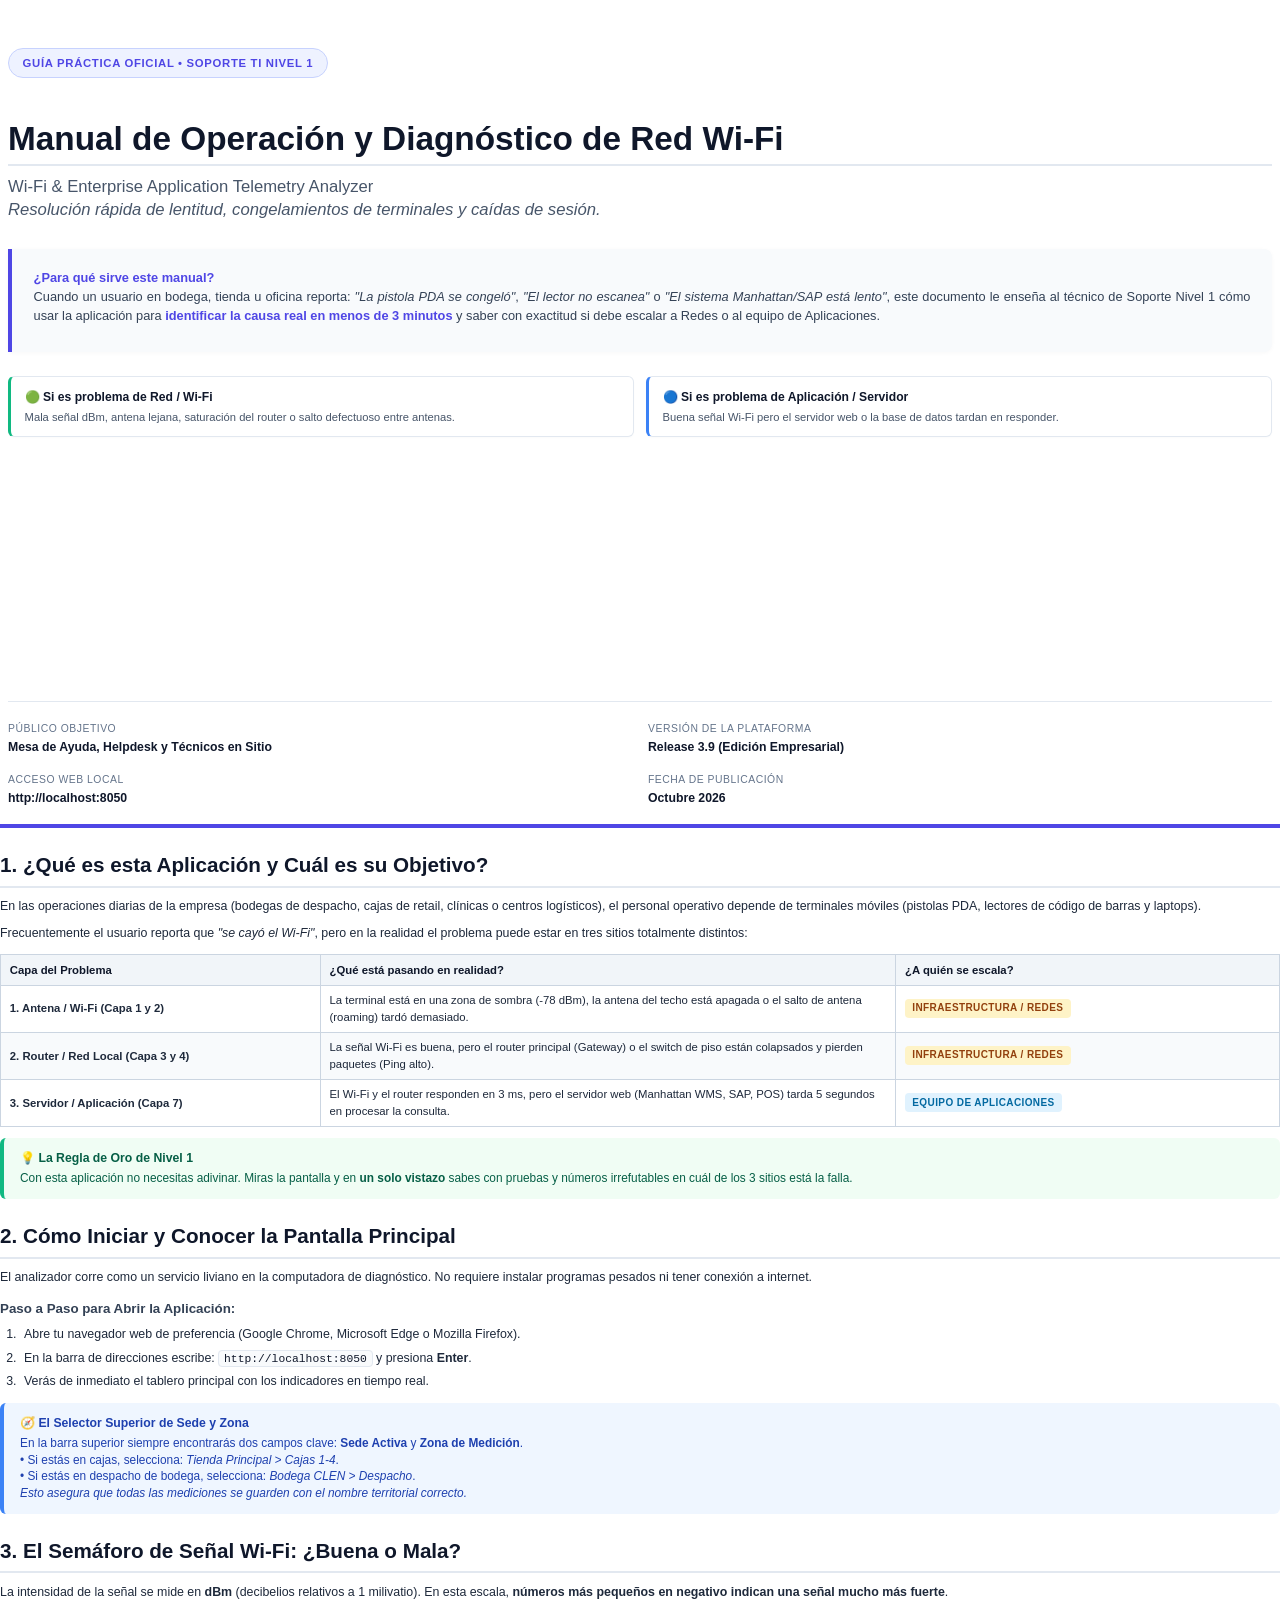
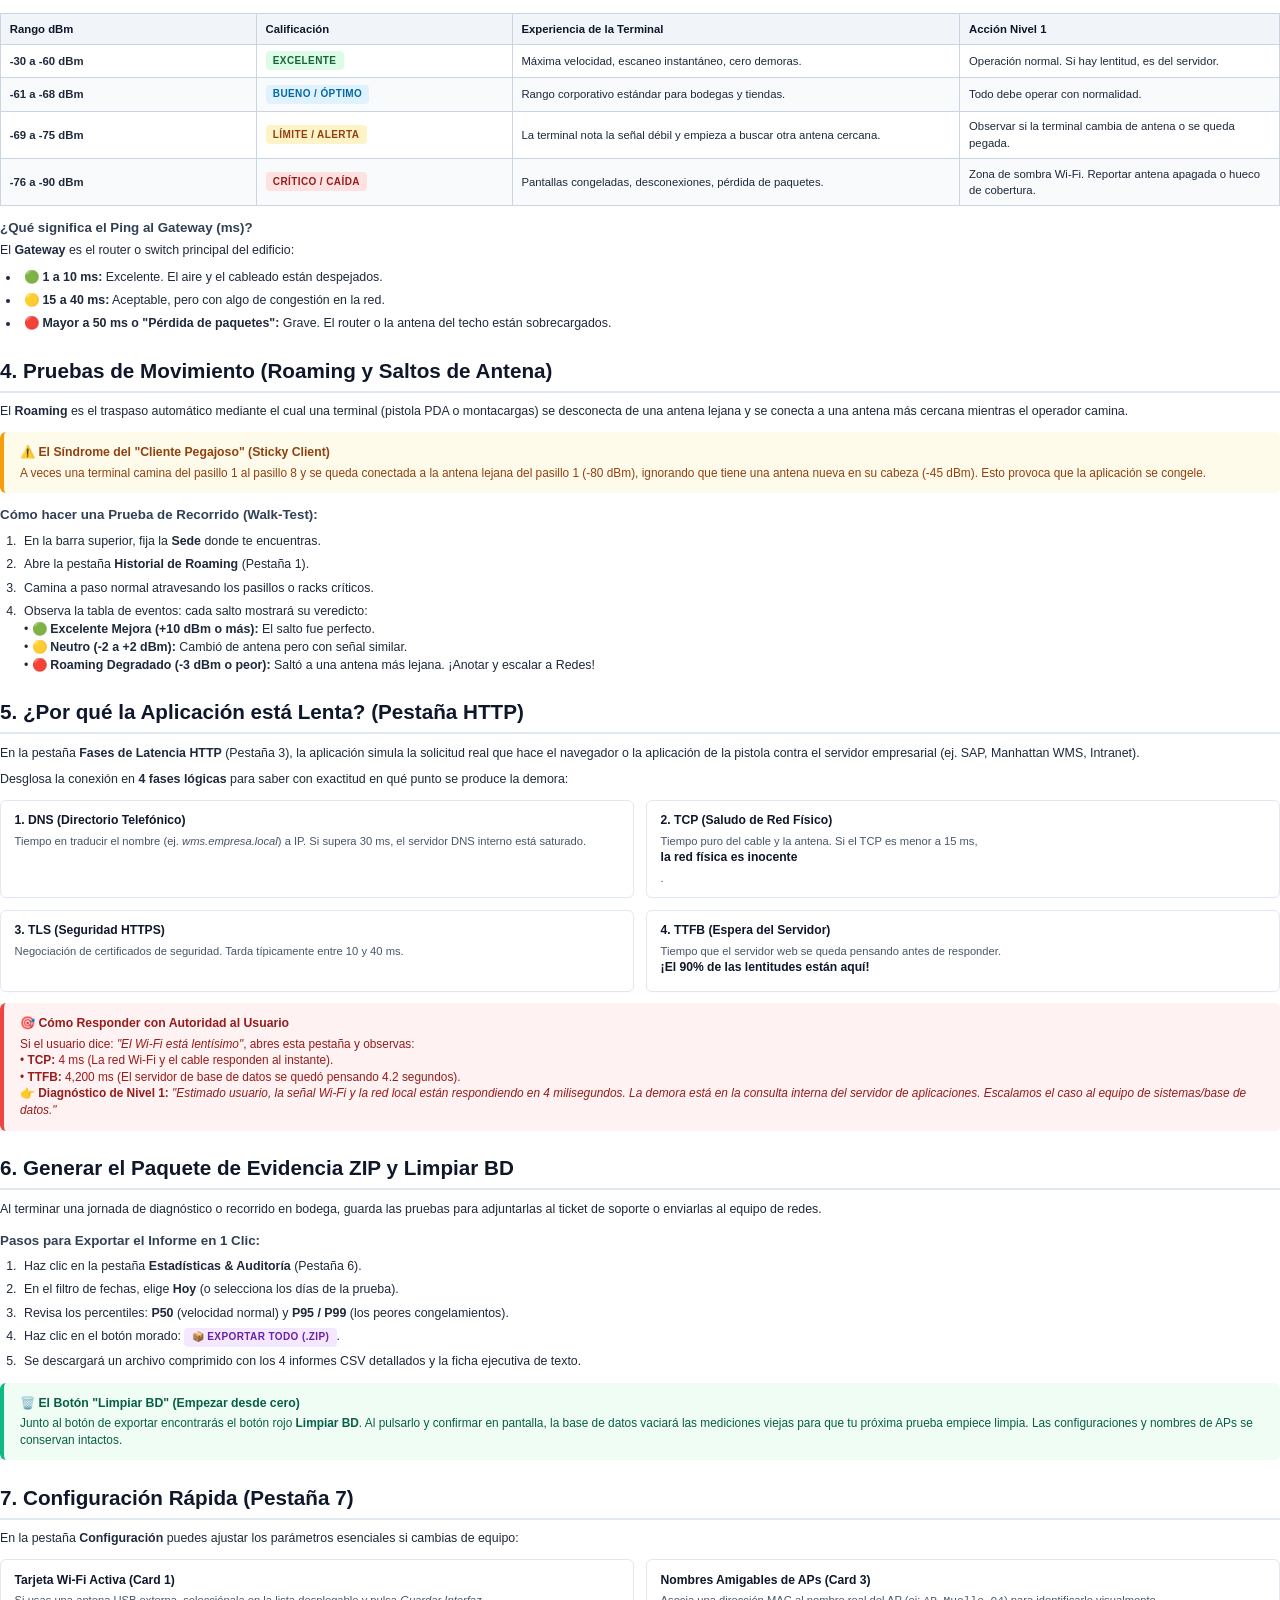
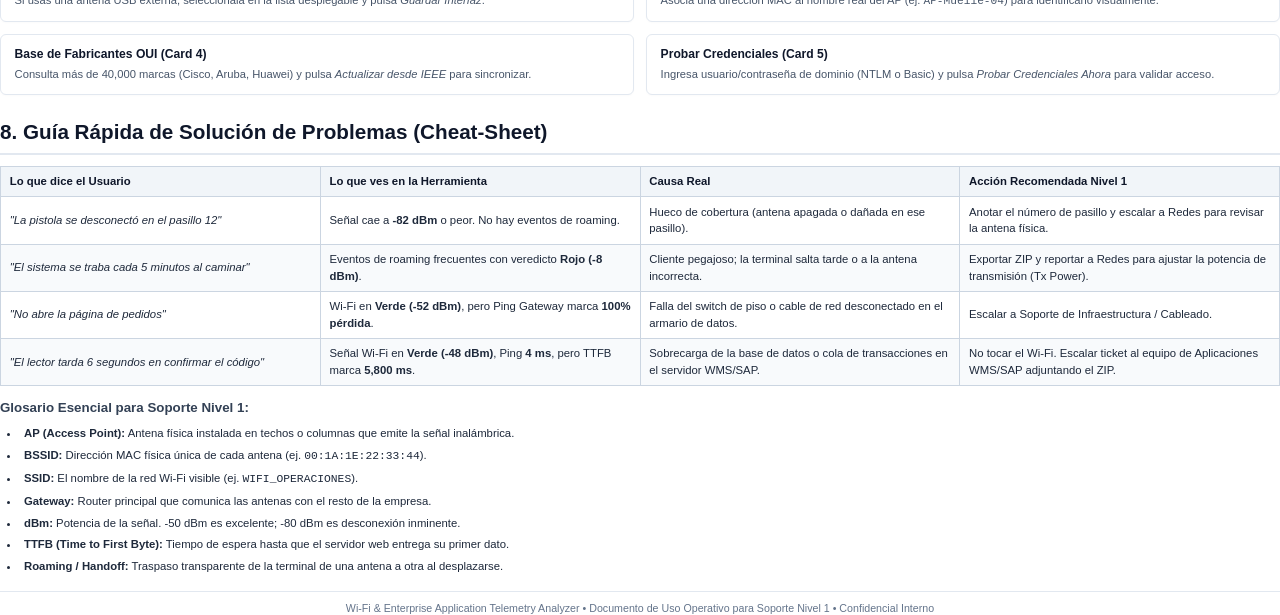
==== docs/manual_soporte_nivel1.html @ 2afb2291 "docs: add Level 1 user support manual in PDF and HTML format" ====
<!DOCTYPE html>
<html lang="es">
<head>
  <meta charset="UTF-8">
  <title>Manual de Usuario - Soporte Nivel 1 | Wi-Fi Roaming & Enterprise Analyzer</title>
  <style>
    @page {
      size: letter;
      margin: 14mm 16mm 14mm 16mm;
      @bottom-right {
        content: "Página " counter(page);
        font-family: 'Segoe UI', Roboto, Helvetica, Arial, sans-serif;
        font-size: 8pt;
        color: #64748b;
      }
      @bottom-left {
        content: "Wi-Fi & Enterprise Telemetry Analyzer • Manual Soporte Nivel 1";
        font-family: 'Segoe UI', Roboto, Helvetica, Arial, sans-serif;
        font-size: 8pt;
        color: #64748b;
      }
    }

    * {
      box-sizing: border-box;
      margin: 0;
      padding: 0;
    }

    body {
      font-family: 'Segoe UI', Roboto, -apple-system, BlinkMacSystemFont, Arial, sans-serif;
      font-size: 9.3pt;
      line-height: 1.44;
      color: #1e293b;
      background: #ffffff;
    }

    /* Cover Page */
    .cover-page {
      page-break-after: always;
      display: flex;
      flex-direction: column;
      justify-content: space-between;
      height: 92vh;
      padding: 1.5rem 0.5rem 0.5rem 0.5rem;
      border-bottom: 4px solid #4f46e5;
    }

    .cover-top {
      margin-top: 1.5rem;
    }

    .badge-doc {
      display: inline-block;
      padding: 0.35rem 0.85rem;
      background: #eef2ff;
      color: #4f46e5;
      font-weight: 700;
      font-size: 8.5pt;
      border-radius: 9999px;
      text-transform: uppercase;
      letter-spacing: 0.06em;
      margin-bottom: 1.25rem;
      border: 1px solid #c7d2fe;
    }

    .cover-title {
      font-size: 25pt;
      font-weight: 800;
      line-height: 1.15;
      color: #0f172a;
      margin-bottom: 0.65rem;
    }

    .cover-subtitle {
      font-size: 12.5pt;
      font-weight: 400;
      color: #475569;
      line-height: 1.35;
      margin-bottom: 1.75rem;
    }

    .cover-highlight-box {
      background: #f8fafc;
      border-left: 4px solid #4f46e5;
      border-radius: 0 8px 8px 0;
      padding: 1.15rem 1.35rem;
      margin-bottom: 1.5rem;
      box-shadow: 0 1px 4px rgba(0,0,0,0.03);
    }

    .cover-highlight-box p {
      font-size: 9.6pt;
      color: #334155;
      line-height: 1.5;
    }

    .cover-highlight-box strong {
      color: #4f46e5;
    }

    .cover-meta {
      display: grid;
      grid-template-columns: 1fr 1fr;
      gap: 1rem;
      border-top: 1px solid #e2e8f0;
      padding-top: 1.25rem;
      margin-bottom: 0.5rem;
    }

    .meta-item {
      font-size: 8.8pt;
    }

    .meta-item span {
      display: block;
      color: #64748b;
      font-size: 7.8pt;
      text-transform: uppercase;
      letter-spacing: 0.05em;
      margin-bottom: 0.15rem;
    }

    .meta-item strong {
      color: #0f172a;
      font-size: 9.2pt;
    }

    /* Headings */
    h1 {
      font-size: 15.5pt;
      font-weight: 800;
      color: #0f172a;
      border-bottom: 2px solid #e2e8f0;
      padding-bottom: 0.35rem;
      margin-top: 1.4rem;
      margin-bottom: 0.65rem;
      page-break-after: avoid;
    }

    h2 {
      font-size: 11.5pt;
      font-weight: 700;
      color: #1e1b4b;
      margin-top: 1rem;
      margin-bottom: 0.45rem;
      page-break-after: avoid;
    }

    h3 {
      font-size: 10pt;
      font-weight: 700;
      color: #334155;
      margin-top: 0.75rem;
      margin-bottom: 0.3rem;
      page-break-after: avoid;
    }

    p {
      margin-bottom: 0.55rem;
      text-align: justify;
    }

    /* Callout & Tips */
    .callout {
      border-radius: 6px;
      padding: 0.75rem 1rem;
      margin: 0.7rem 0;
      page-break-inside: avoid;
      font-size: 8.9pt;
      line-height: 1.4;
    }

    .callout-info {
      background: #eff6ff;
      border-left: 4px solid #3b82f6;
      color: #1e40af;
    }

    .callout-tip {
      background: #f0fdf4;
      border-left: 4px solid #10b981;
      color: #065f46;
    }

    .callout-warning {
      background: #fffbeb;
      border-left: 4px solid #f59e0b;
      color: #92400e;
    }

    .callout-danger {
      background: #fef2f2;
      border-left: 4px solid #ef4444;
      color: #991b1b;
    }

    .callout-title {
      font-weight: 700;
      font-size: 9.2pt;
      margin-bottom: 0.2rem;
      display: flex;
      align-items: center;
      gap: 0.35rem;
    }

    /* Tables */
    table {
      width: 100%;
      border-collapse: collapse;
      margin: 0.7rem 0;
      font-size: 8.5pt;
      page-break-inside: avoid;
    }

    th, td {
      border: 1px solid #cbd5e1;
      padding: 0.42rem 0.55rem;
      text-align: left;
      vertical-align: middle;
    }

    th {
      background: #f1f5f9;
      font-weight: 700;
      color: #0f172a;
    }

    tr:nth-child(even) {
      background: #f8fafc;
    }

    /* Badges */
    .badge {
      display: inline-block;
      padding: 0.15rem 0.45rem;
      border-radius: 4px;
      font-size: 7.5pt;
      font-weight: 700;
      text-transform: uppercase;
      letter-spacing: 0.04em;
    }

    .badge-green { background: #dcfce7; color: #166534; }
    .badge-blue  { background: #e0f2fe; color: #0369a1; }
    .badge-amber { background: #fef3c7; color: #92400e; }
    .badge-red   { background: #fee2e2; color: #991b1b; }
    .badge-purple{ background: #f3e8ff; color: #6b21a8; }

    /* Numbered Step Lists */
    .step-list {
      margin: 0.5rem 0 0.75rem 1.25rem;
    }

    .step-list li {
      margin-bottom: 0.35rem;
      padding-left: 0.25rem;
    }

    /* Cards & Layout Containers */
    .card-grid {
      display: grid;
      grid-template-columns: 1fr 1fr;
      gap: 0.75rem;
      margin: 0.7rem 0;
      page-break-inside: avoid;
    }

    .mini-card {
      background: #ffffff;
      border: 1px solid #e2e8f0;
      border-radius: 6px;
      padding: 0.7rem 0.85rem;
      box-shadow: 0 1px 2px rgba(0,0,0,0.02);
    }

    .mini-card strong {
      display: block;
      color: #0f172a;
      font-size: 9.1pt;
      margin-bottom: 0.2rem;
    }

    .mini-card p {
      font-size: 8.4pt;
      color: #475569;
      margin: 0;
      text-align: left;
    }

    .code-snippet {
      font-family: Consolas, 'Courier New', monospace;
      font-size: 8.5pt;
      background: #f8fafc;
      border: 1px solid #e2e8f0;
      padding: 0.1rem 0.3rem;
      border-radius: 4px;
      color: #0f172a;
    }

    .page-break {
      page-break-before: always;
    }
  </style>
</head>
<body>

  <!-- ==================== PORTADA ==================== -->
  <div class="cover-page">
    <div class="cover-top">
      <span class="badge-doc">Guía Práctica Oficial • Soporte TI Nivel 1</span>
      <h1 class="cover-title">Manual de Operación y Diagnóstico de Red Wi-Fi</h1>
      <p class="cover-subtitle">
        Wi-Fi &amp; Enterprise Application Telemetry Analyzer<br>
        <em>Resolución rápida de lentitud, congelamientos de terminales y caídas de sesión.</em>
      </p>

      <div class="cover-highlight-box">
        <p>
          <strong>¿Para qué sirve este manual?</strong><br>
          Cuando un usuario en bodega, tienda u oficina reporta: <em>"La pistola PDA se congeló"</em>, <em>"El lector no escanea"</em> o <em>"El sistema Manhattan/SAP está lento"</em>, este documento le enseña al técnico de Soporte Nivel 1 cómo usar la aplicación para <strong>identificar la causa real en menos de 3 minutos</strong> y saber con exactitud si debe escalar a Redes o al equipo de Aplicaciones.
        </p>
      </div>

      <div class="card-grid" style="margin-top: 1.25rem;">
        <div class="mini-card" style="border-left: 3px solid #10b981;">
          <strong>🟢 Si es problema de Red / Wi-Fi</strong>
          <p>Mala señal dBm, antena lejana, saturación del router o salto defectuoso entre antenas.</p>
        </div>
        <div class="mini-card" style="border-left: 3px solid #3b82f6;">
          <strong>🔵 Si es problema de Aplicación / Servidor</strong>
          <p>Buena señal Wi-Fi pero el servidor web o la base de datos tardan en responder.</p>
        </div>
      </div>
    </div>

    <div class="cover-meta">
      <div class="meta-item">
        <span>Público Objetivo</span>
        <strong>Mesa de Ayuda, Helpdesk y Técnicos en Sitio</strong>
      </div>
      <div class="meta-item">
        <span>Versión de la Plataforma</span>
        <strong>Release 3.9 (Edición Empresarial)</strong>
      </div>
      <div class="meta-item">
        <span>Acceso Web Local</span>
        <strong>http://localhost:8050</strong>
      </div>
      <div class="meta-item">
        <span>Fecha de Publicación</span>
        <strong>Octubre 2026</strong>
      </div>
    </div>
  </div>

  <!-- ==================== PÁGINA 2 ==================== -->
  <h1>1. ¿Qué es esta Aplicación y Cuál es su Objetivo?</h1>
  <p>
    En las operaciones diarias de la empresa (bodegas de despacho, cajas de retail, clínicas o centros logísticos), el personal operativo depende de terminales móviles (pistolas PDA, lectores de código de barras y laptops). 
  </p>
  <p>
    Frecuentemente el usuario reporta que <em>"se cayó el Wi-Fi"</em>, pero en la realidad el problema puede estar en tres sitios totalmente distintos:
  </p>

  <table>
    <thead>
      <tr>
        <th style="width: 25%;">Capa del Problema</th>
        <th style="width: 45%;">¿Qué está pasando en realidad?</th>
        <th style="width: 30%;">¿A quién se escala?</th>
      </tr>
    </thead>
    <tbody>
      <tr>
        <td><strong>1. Antena / Wi-Fi (Capa 1 y 2)</strong></td>
        <td>La terminal está en una zona de sombra (-78 dBm), la antena del techo está apagada o el salto de antena (roaming) tardó demasiado.</td>
        <td><span class="badge badge-amber">Infraestructura / Redes</span></td>
      </tr>
      <tr>
        <td><strong>2. Router / Red Local (Capa 3 y 4)</strong></td>
        <td>La señal Wi-Fi es buena, pero el router principal (Gateway) o el switch de piso están colapsados y pierden paquetes (Ping alto).</td>
        <td><span class="badge badge-amber">Infraestructura / Redes</span></td>
      </tr>
      <tr>
        <td><strong>3. Servidor / Aplicación (Capa 7)</strong></td>
        <td>El Wi-Fi y el router responden en 3 ms, pero el servidor web (Manhattan WMS, SAP, POS) tarda 5 segundos en procesar la consulta.</td>
        <td><span class="badge badge-blue">Equipo de Aplicaciones</span></td>
      </tr>
    </tbody>
  </table>

  <div class="callout callout-tip">
    <div class="callout-title">💡 La Regla de Oro de Nivel 1</div>
    Con esta aplicación no necesitas adivinar. Miras la pantalla y en <strong>un solo vistazo</strong> sabes con pruebas y números irrefutables en cuál de los 3 sitios está la falla.
  </div>

  <h1>2. Cómo Iniciar y Conocer la Pantalla Principal</h1>
  
  <p>
    El analizador corre como un servicio liviano en la computadora de diagnóstico. No requiere instalar programas pesados ni tener conexión a internet.
  </p>

  <h3>Paso a Paso para Abrir la Aplicación:</h3>
  <ol class="step-list">
    <li>Abre tu navegador web de preferencia (Google Chrome, Microsoft Edge o Mozilla Firefox).</li>
    <li>En la barra de direcciones escribe: <span class="code-snippet">http://localhost:8050</span> y presiona <strong>Enter</strong>.</li>
    <li>Verás de inmediato el tablero principal con los indicadores en tiempo real.</li>
  </ol>

  <div class="callout callout-info">
    <div class="callout-title">🧭 El Selector Superior de Sede y Zona</div>
    En la barra superior siempre encontrarás dos campos clave: <strong>Sede Activa</strong> y <strong>Zona de Medición</strong>.
    <br>• Si estás en cajas, selecciona: <em>Tienda Principal &gt; Cajas 1-4</em>.
    <br>• Si estás en despacho de bodega, selecciona: <em>Bodega CLEN &gt; Despacho</em>.
    <br><em>Esto asegura que todas las mediciones se guarden con el nombre territorial correcto.</em>
  </div>

  <!-- ==================== PÁGINA 3 ==================== -->
  <div class="page-break"></div>
  <h1>3. El Semáforo de Señal Wi-Fi: ¿Buena o Mala?</h1>
  <p>
    La intensidad de la señal se mide en <strong>dBm</strong> (decibelios relativos a 1 milivatio). En esta escala, <strong>números más pequeños en negativo indican una señal mucho más fuerte</strong>.
  </p>

  <table>
    <thead>
      <tr>
        <th style="width: 20%;">Rango dBm</th>
        <th style="width: 20%;">Calificación</th>
        <th style="width: 35%;">Experiencia de la Terminal</th>
        <th style="width: 25%;">Acción Nivel 1</th>
      </tr>
    </thead>
    <tbody>
      <tr>
        <td><strong>-30 a -60 dBm</strong></td>
        <td><span class="badge badge-green">Excelente</span></td>
        <td>Máxima velocidad, escaneo instantáneo, cero demoras.</td>
        <td>Operación normal. Si hay lentitud, es del servidor.</td>
      </tr>
      <tr>
        <td><strong>-61 a -68 dBm</strong></td>
        <td><span class="badge badge-blue">Bueno / Óptimo</span></td>
        <td>Rango corporativo estándar para bodegas y tiendas.</td>
        <td>Todo debe operar con normalidad.</td>
      </tr>
      <tr>
        <td><strong>-69 a -75 dBm</strong></td>
        <td><span class="badge badge-amber">Límite / Alerta</span></td>
        <td>La terminal nota la señal débil y empieza a buscar otra antena cercana.</td>
        <td>Observar si la terminal cambia de antena o se queda pegada.</td>
      </tr>
      <tr>
        <td><strong>-76 a -90 dBm</strong></td>
        <td><span class="badge badge-red">Crítico / Caída</span></td>
        <td>Pantallas congeladas, desconexiones, pérdida de paquetes.</td>
        <td>Zona de sombra Wi-Fi. Reportar antena apagada o hueco de cobertura.</td>
      </tr>
    </tbody>
  </table>

  <h3>¿Qué significa el Ping al Gateway (ms)?</h3>
  <p>El <strong>Gateway</strong> es el router o switch principal del edificio:</p>
  <ul class="step-list">
    <li>🟢 <strong>1 a 10 ms:</strong> Excelente. El aire y el cableado están despejados.</li>
    <li>🟡 <strong>15 a 40 ms:</strong> Aceptable, pero con algo de congestión en la red.</li>
    <li>🔴 <strong>Mayor a 50 ms o "Pérdida de paquetes":</strong> Grave. El router o la antena del techo están sobrecargados.</li>
  </ul>

  <h1>4. Pruebas de Movimiento (Roaming y Saltos de Antena)</h1>
  <p>
    El <strong>Roaming</strong> es el traspaso automático mediante el cual una terminal (pistola PDA o montacargas) se desconecta de una antena lejana y se conecta a una antena más cercana mientras el operador camina.
  </p>

  <div class="callout callout-warning">
    <div class="callout-title">⚠️ El Síndrome del "Cliente Pegajoso" (Sticky Client)</div>
    A veces una terminal camina del pasillo 1 al pasillo 8 y se queda conectada a la antena lejana del pasillo 1 (-80 dBm), ignorando que tiene una antena nueva en su cabeza (-45 dBm). Esto provoca que la aplicación se congele.
  </div>

  <h3>Cómo hacer una Prueba de Recorrido (Walk-Test):</h3>
  <ol class="step-list">
    <li>En la barra superior, fija la <strong>Sede</strong> donde te encuentras.</li>
    <li>Abre la pestaña <strong>Historial de Roaming</strong> (Pestaña 1).</li>
    <li>Camina a paso normal atravesando los pasillos o racks críticos.</li>
    <li>Observa la tabla de eventos: cada salto mostrará su veredicto:
      <br>• 🟢 <strong>Excelente Mejora (+10 dBm o más):</strong> El salto fue perfecto.
      <br>• 🟡 <strong>Neutro (-2 a +2 dBm):</strong> Cambió de antena pero con señal similar.
      <br>• 🔴 <strong>Roaming Degradado (-3 dBm o peor):</strong> Saltó a una antena más lejana. ¡Anotar y escalar a Redes!
    </li>
  </ol>

  <!-- ==================== PÁGINA 4 ==================== -->
  <div class="page-break"></div>
  <h1>5. ¿Por qué la Aplicación está Lenta? (Pestaña HTTP)</h1>
  <p>
    En la pestaña <strong>Fases de Latencia HTTP</strong> (Pestaña 3), la aplicación simula la solicitud real que hace el navegador o la aplicación de la pistola contra el servidor empresarial (ej. SAP, Manhattan WMS, Intranet).
  </p>
  <p>
    Desglosa la conexión en <strong>4 fases lógicas</strong> para saber con exactitud en qué punto se produce la demora:
  </p>

  <div class="card-grid">
    <div class="mini-card">
      <strong>1. DNS (Directorio Telefónico)</strong>
      <p>Tiempo en traducir el nombre (ej. <em>wms.empresa.local</em>) a IP. Si supera 30 ms, el servidor DNS interno está saturado.</p>
    </div>
    <div class="mini-card">
      <strong>2. TCP (Saludo de Red Físico)</strong>
      <p>Tiempo puro del cable y la antena. Si el TCP es menor a 15 ms, <strong>la red física es inocente</strong>.</p>
    </div>
    <div class="mini-card">
      <strong>3. TLS (Seguridad HTTPS)</strong>
      <p>Negociación de certificados de seguridad. Tarda típicamente entre 10 y 40 ms.</p>
    </div>
    <div class="mini-card">
      <strong>4. TTFB (Espera del Servidor)</strong>
      <p>Tiempo que el servidor web se queda pensando antes de responder. <strong>¡El 90% de las lentitudes están aquí!</strong></p>
    </div>
  </div>

  <div class="callout callout-danger">
    <div class="callout-title">🎯 Cómo Responder con Autoridad al Usuario</div>
    Si el usuario dice: <em>"El Wi-Fi está lentísimo"</em>, abres esta pestaña y observas:<br>
    • <strong>TCP:</strong> 4 ms (La red Wi-Fi y el cable responden al instante).<br>
    • <strong>TTFB:</strong> 4,200 ms (El servidor de base de datos se quedó pensando 4.2 segundos).<br>
    👉 <strong>Diagnóstico de Nivel 1:</strong> <em>"Estimado usuario, la señal Wi-Fi y la red local están respondiendo en 4 milisegundos. La demora está en la consulta interna del servidor de aplicaciones. Escalamos el caso al equipo de sistemas/base de datos."</em>
  </div>

  <h1>6. Generar el Paquete de Evidencia ZIP y Limpiar BD</h1>
  <p>
    Al terminar una jornada de diagnóstico o recorrido en bodega, guarda las pruebas para adjuntarlas al ticket de soporte o enviarlas al equipo de redes.
  </p>

  <h3>Pasos para Exportar el Informe en 1 Clic:</h3>
  <ol class="step-list">
    <li>Haz clic en la pestaña <strong>Estadísticas &amp; Auditoría</strong> (Pestaña 6).</li>
    <li>En el filtro de fechas, elige <strong>Hoy</strong> (o selecciona los días de la prueba).</li>
    <li>Revisa los percentiles: <strong>P50</strong> (velocidad normal) y <strong>P95 / P99</strong> (los peores congelamientos).</li>
    <li>Haz clic en el botón morado: <span class="badge badge-purple">📦 Exportar Todo (.ZIP)</span>.</li>
    <li>Se descargará un archivo comprimido con los 4 informes CSV detallados y la ficha ejecutiva de texto.</li>
  </ol>

  <div class="callout callout-tip">
    <div class="callout-title">🗑️ El Botón "Limpiar BD" (Empezar desde cero)</div>
    Junto al botón de exportar encontrarás el botón rojo <strong>Limpiar BD</strong>. Al pulsarlo y confirmar en pantalla, la base de datos vaciará las mediciones viejas para que tu próxima prueba empiece limpia. Las configuraciones y nombres de APs se conservan intactos.
  </div>

  <!-- ==================== PÁGINA 5 ==================== -->
  <div class="page-break"></div>
  <h1>7. Configuración Rápida (Pestaña 7)</h1>
  <p>
    En la pestaña <strong>Configuración</strong> puedes ajustar los parámetros esenciales si cambias de equipo:
  </p>

  <div class="card-grid">
    <div class="mini-card">
      <strong>Tarjeta Wi-Fi Activa (Card 1)</strong>
      <p>Si usas una antena USB externa, selecciónala en la lista desplegable y pulsa <em>Guardar Interfaz</em>.</p>
    </div>
    <div class="mini-card">
      <strong>Nombres Amigables de APs (Card 3)</strong>
      <p>Asocia una dirección MAC al nombre real del AP (ej: <code>AP-Muelle-04</code>) para identificarlo visualmente.</p>
    </div>
    <div class="mini-card">
      <strong>Base de Fabricantes OUI (Card 4)</strong>
      <p>Consulta más de 40,000 marcas (Cisco, Aruba, Huawei) y pulsa <em>Actualizar desde IEEE</em> para sincronizar.</p>
    </div>
    <div class="mini-card">
      <strong>Probar Credenciales (Card 5)</strong>
      <p>Ingresa usuario/contraseña de dominio (NTLM o Basic) y pulsa <em>Probar Credenciales Ahora</em> para validar acceso.</p>
    </div>
  </div>

  <h1>8. Guía Rápida de Solución de Problemas (Cheat-Sheet)</h1>

  <table>
    <thead>
      <tr>
        <th style="width: 25%;">Lo que dice el Usuario</th>
        <th style="width: 25%;">Lo que ves en la Herramienta</th>
        <th style="width: 25%;">Causa Real</th>
        <th style="width: 25%;">Acción Recomendada Nivel 1</th>
      </tr>
    </thead>
    <tbody>
      <tr>
        <td><em>"La pistola se desconectó en el pasillo 12"</em></td>
        <td>Señal cae a <strong>-82 dBm</strong> o peor. No hay eventos de roaming.</td>
        <td>Hueco de cobertura (antena apagada o dañada en ese pasillo).</td>
        <td>Anotar el número de pasillo y escalar a Redes para revisar la antena física.</td>
      </tr>
      <tr>
        <td><em>"El sistema se traba cada 5 minutos al caminar"</em></td>
        <td>Eventos de roaming frecuentes con veredicto <strong>Rojo (-8 dBm)</strong>.</td>
        <td>Cliente pegajoso; la terminal salta tarde o a la antena incorrecta.</td>
        <td>Exportar ZIP y reportar a Redes para ajustar la potencia de transmisión (Tx Power).</td>
      </tr>
      <tr>
        <td><em>"No abre la página de pedidos"</em></td>
        <td>Wi-Fi en <strong>Verde (-52 dBm)</strong>, pero Ping Gateway marca <strong>100% pérdida</strong>.</td>
        <td>Falla del switch de piso o cable de red desconectado en el armario de datos.</td>
        <td>Escalar a Soporte de Infraestructura / Cableado.</td>
      </tr>
      <tr>
        <td><em>"El lector tarda 6 segundos en confirmar el código"</em></td>
        <td>Señal Wi-Fi en <strong>Verde (-48 dBm)</strong>, Ping <strong>4 ms</strong>, pero TTFB marca <strong>5,800 ms</strong>.</td>
        <td>Sobrecarga de la base de datos o cola de transacciones en el servidor WMS/SAP.</td>
        <td>No tocar el Wi-Fi. Escalar ticket al equipo de Aplicaciones WMS/SAP adjuntando el ZIP.</td>
      </tr>
    </tbody>
  </table>

  <h3>Glosario Esencial para Soporte Nivel 1:</h3>
  <ul class="step-list" style="font-size: 8.5pt;">
    <li><strong>AP (Access Point):</strong> Antena física instalada en techos o columnas que emite la señal inalámbrica.</li>
    <li><strong>BSSID:</strong> Dirección MAC física única de cada antena (ej. <code>00:1A:1E:22:33:44</code>).</li>
    <li><strong>SSID:</strong> El nombre de la red Wi-Fi visible (ej. <code>WIFI_OPERACIONES</code>).</li>
    <li><strong>Gateway:</strong> Router principal que comunica las antenas con el resto de la empresa.</li>
    <li><strong>dBm:</strong> Potencia de la señal. -50 dBm es excelente; -80 dBm es desconexión inminente.</li>
    <li><strong>TTFB (Time to First Byte):</strong> Tiempo de espera hasta que el servidor web entrega su primer dato.</li>
    <li><strong>Roaming / Handoff:</strong> Traspaso transparente de la terminal de una antena a otra al desplazarse.</li>
  </ul>

  <div style="margin-top: 1rem; text-align: center; border-top: 1px solid #e2e8f0; padding-top: 0.6rem; color: #64748b; font-size: 8pt;">
    Wi-Fi &amp; Enterprise Application Telemetry Analyzer • Documento de Uso Operativo para Soporte Nivel 1 • Confidencial Interno
  </div>

</body>
</html>
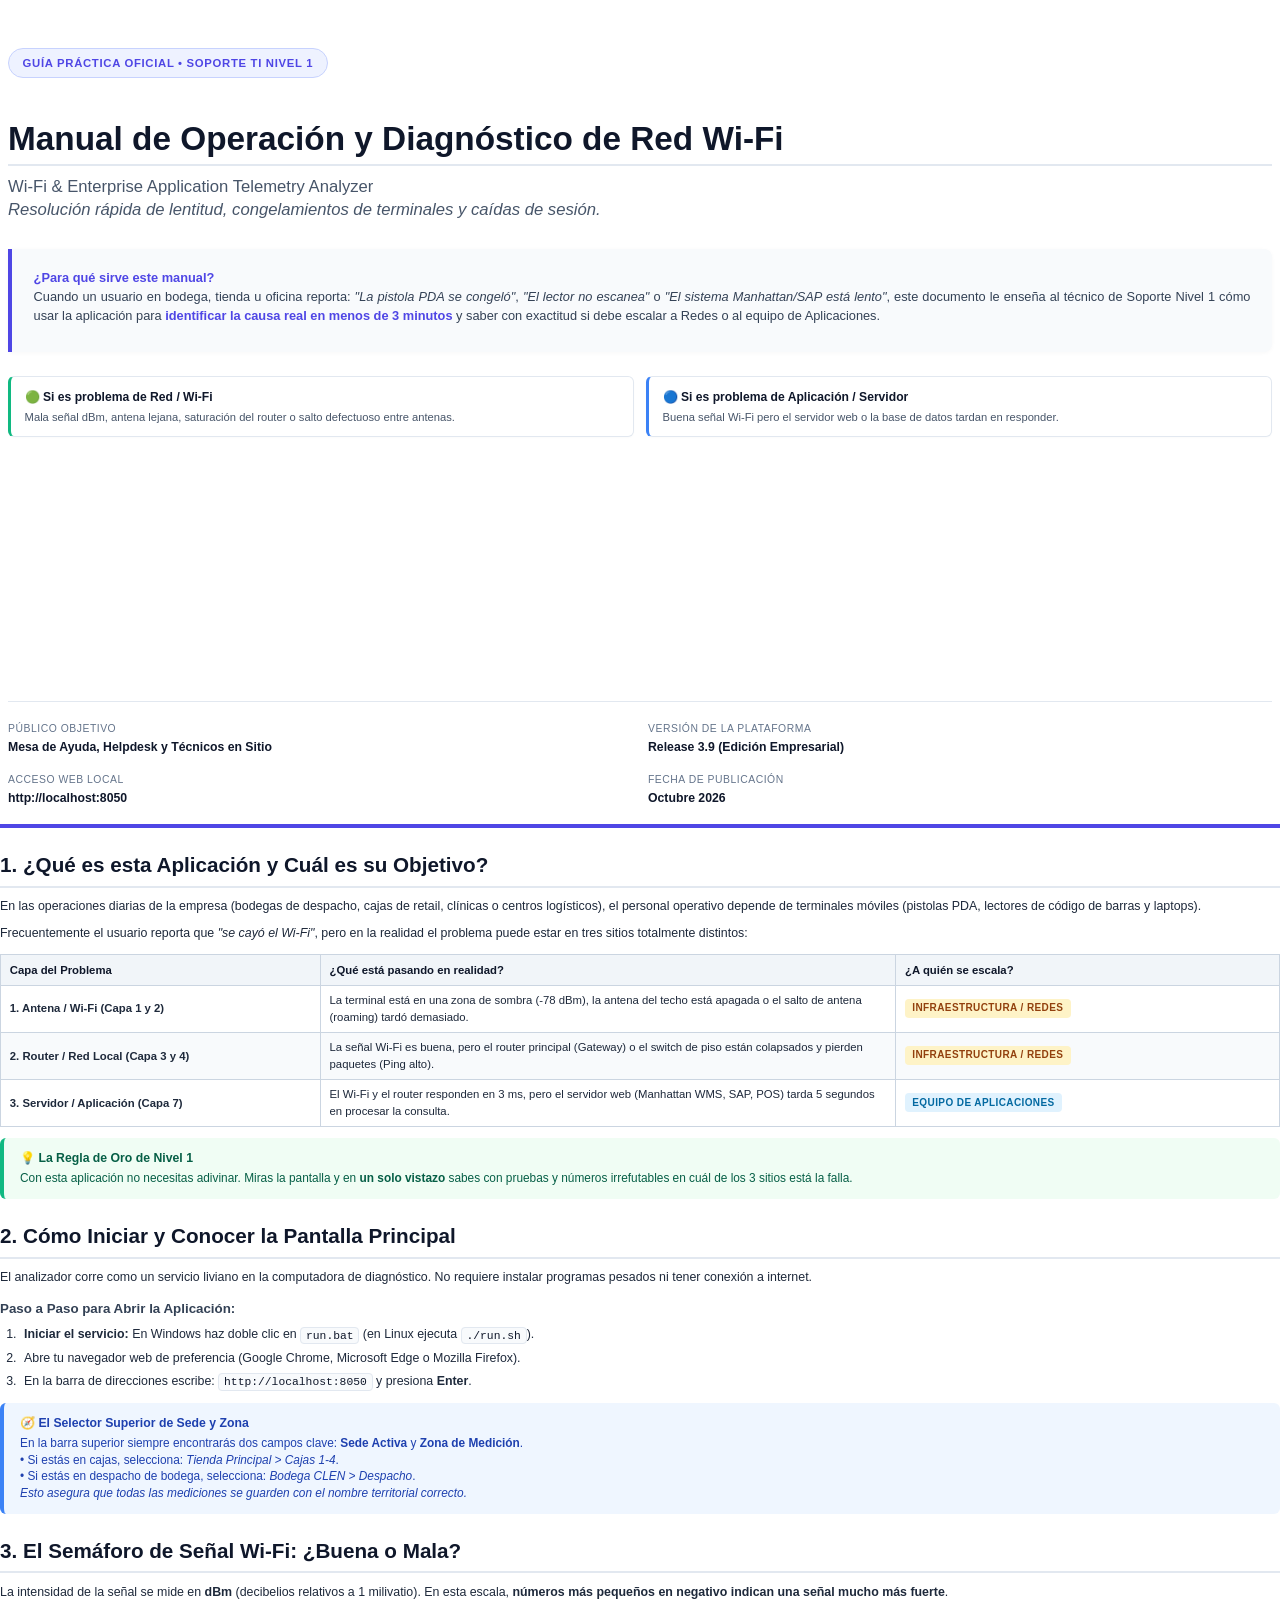
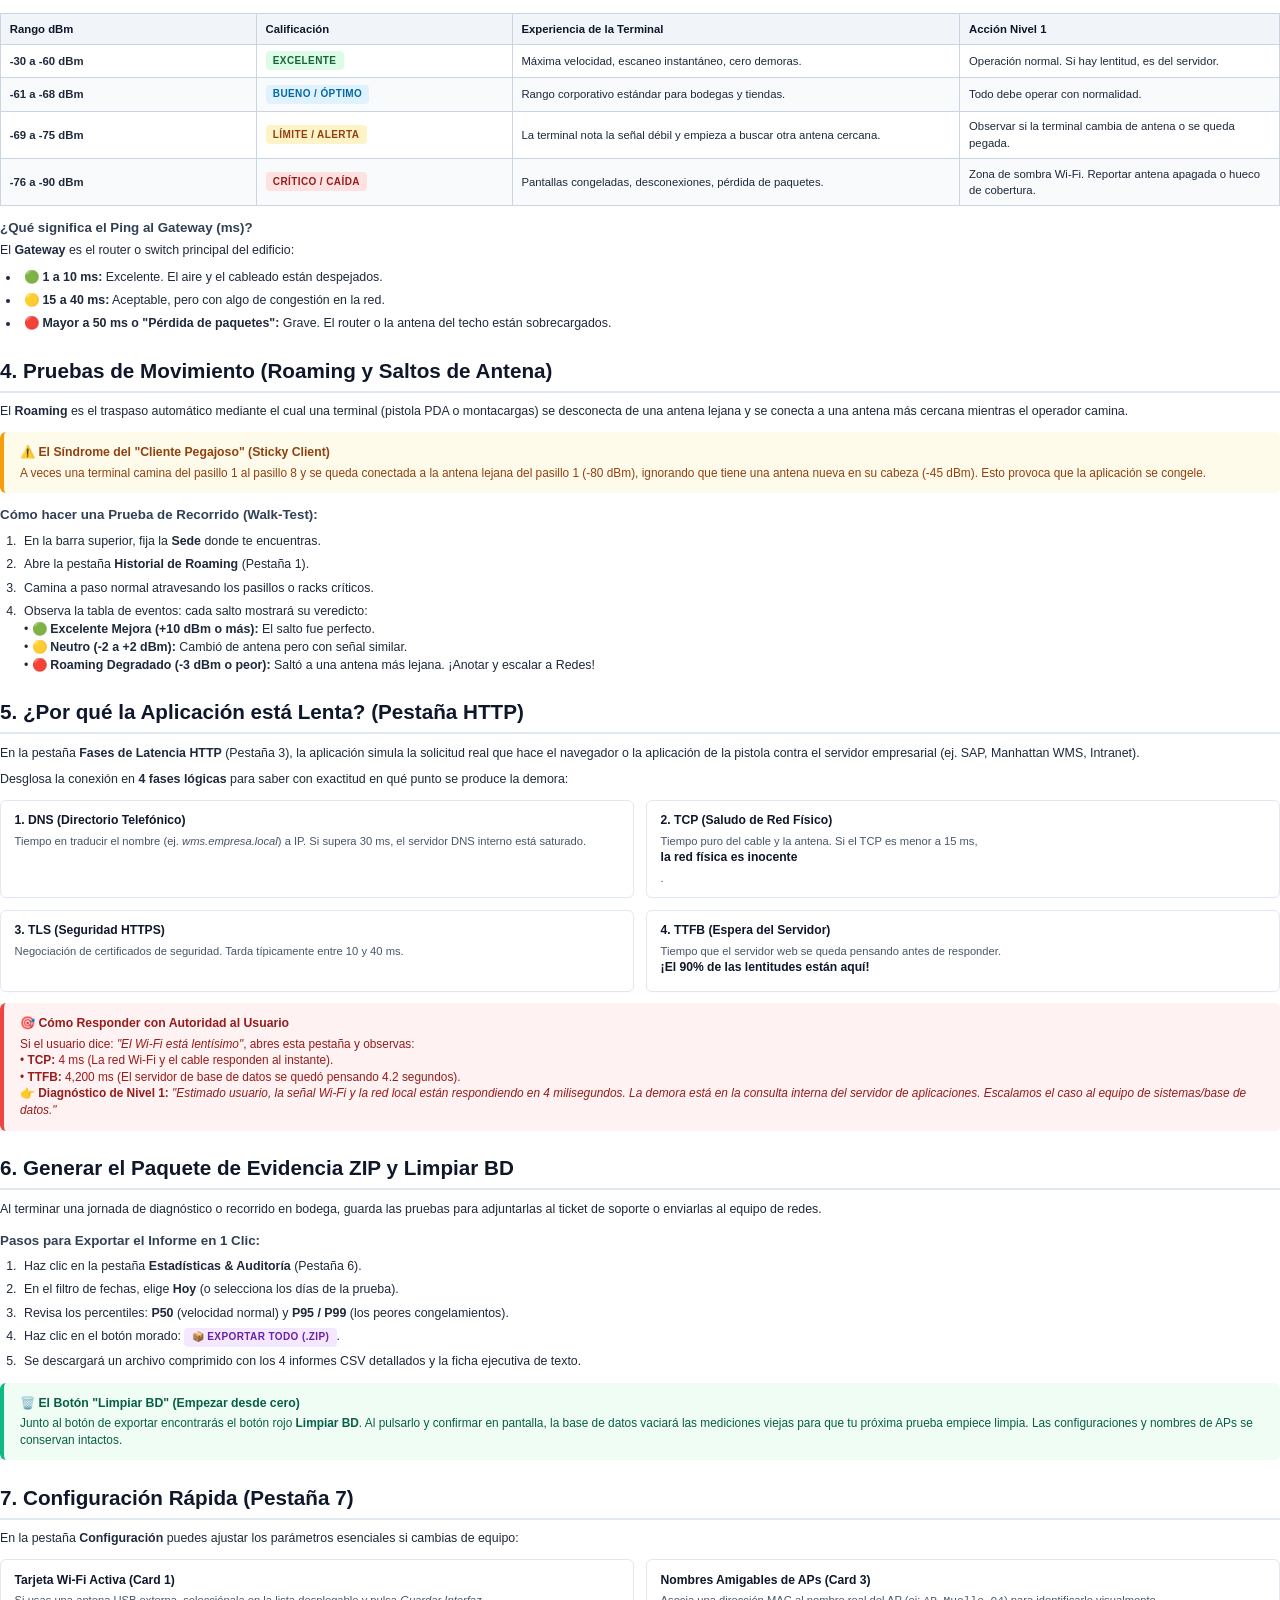
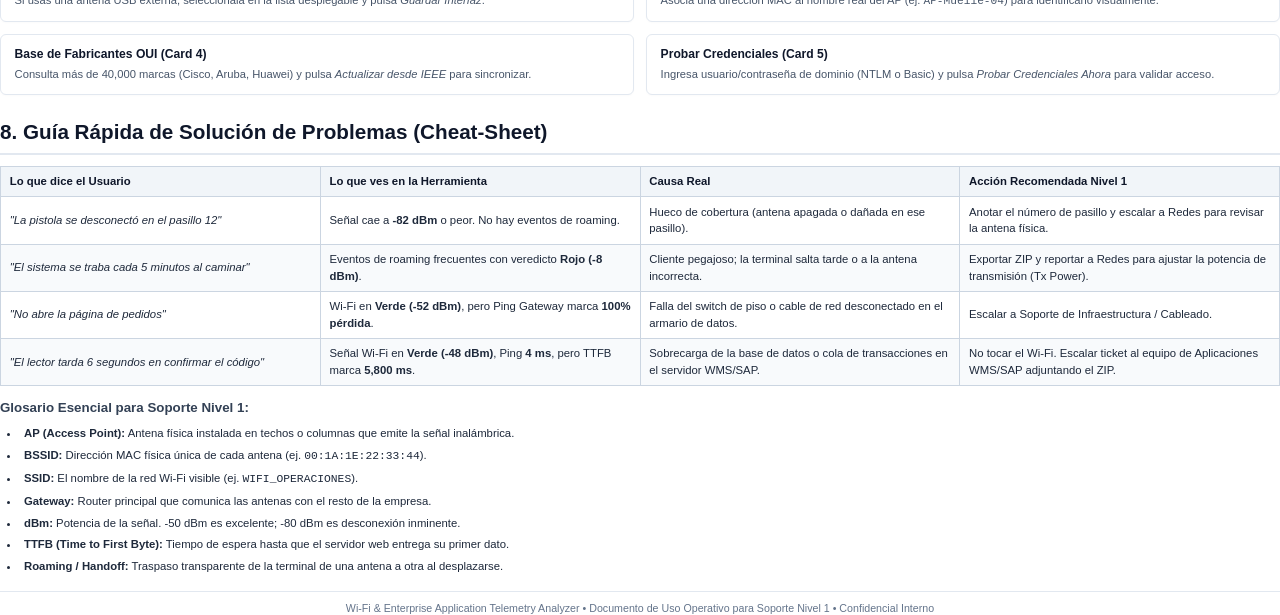
==== commit c5cd4349: "docs: document multiplatform operation and native commands for Linux and Windows" ====
--- a/docs/manual_soporte_nivel1.html
+++ b/docs/manual_soporte_nivel1.html
@@ -403,9 +403,9 @@
 
   <h3>Paso a Paso para Abrir la Aplicación:</h3>
   <ol class="step-list">
+    <li><strong>Iniciar el servicio:</strong> En Windows haz doble clic en <span class="code-snippet">run.bat</span> (en Linux ejecuta <span class="code-snippet">./run.sh</span>).</li>
     <li>Abre tu navegador web de preferencia (Google Chrome, Microsoft Edge o Mozilla Firefox).</li>
     <li>En la barra de direcciones escribe: <span class="code-snippet">http://localhost:8050</span> y presiona <strong>Enter</strong>.</li>
-    <li>Verás de inmediato el tablero principal con los indicadores en tiempo real.</li>
   </ol>
 
   <div class="callout callout-info">
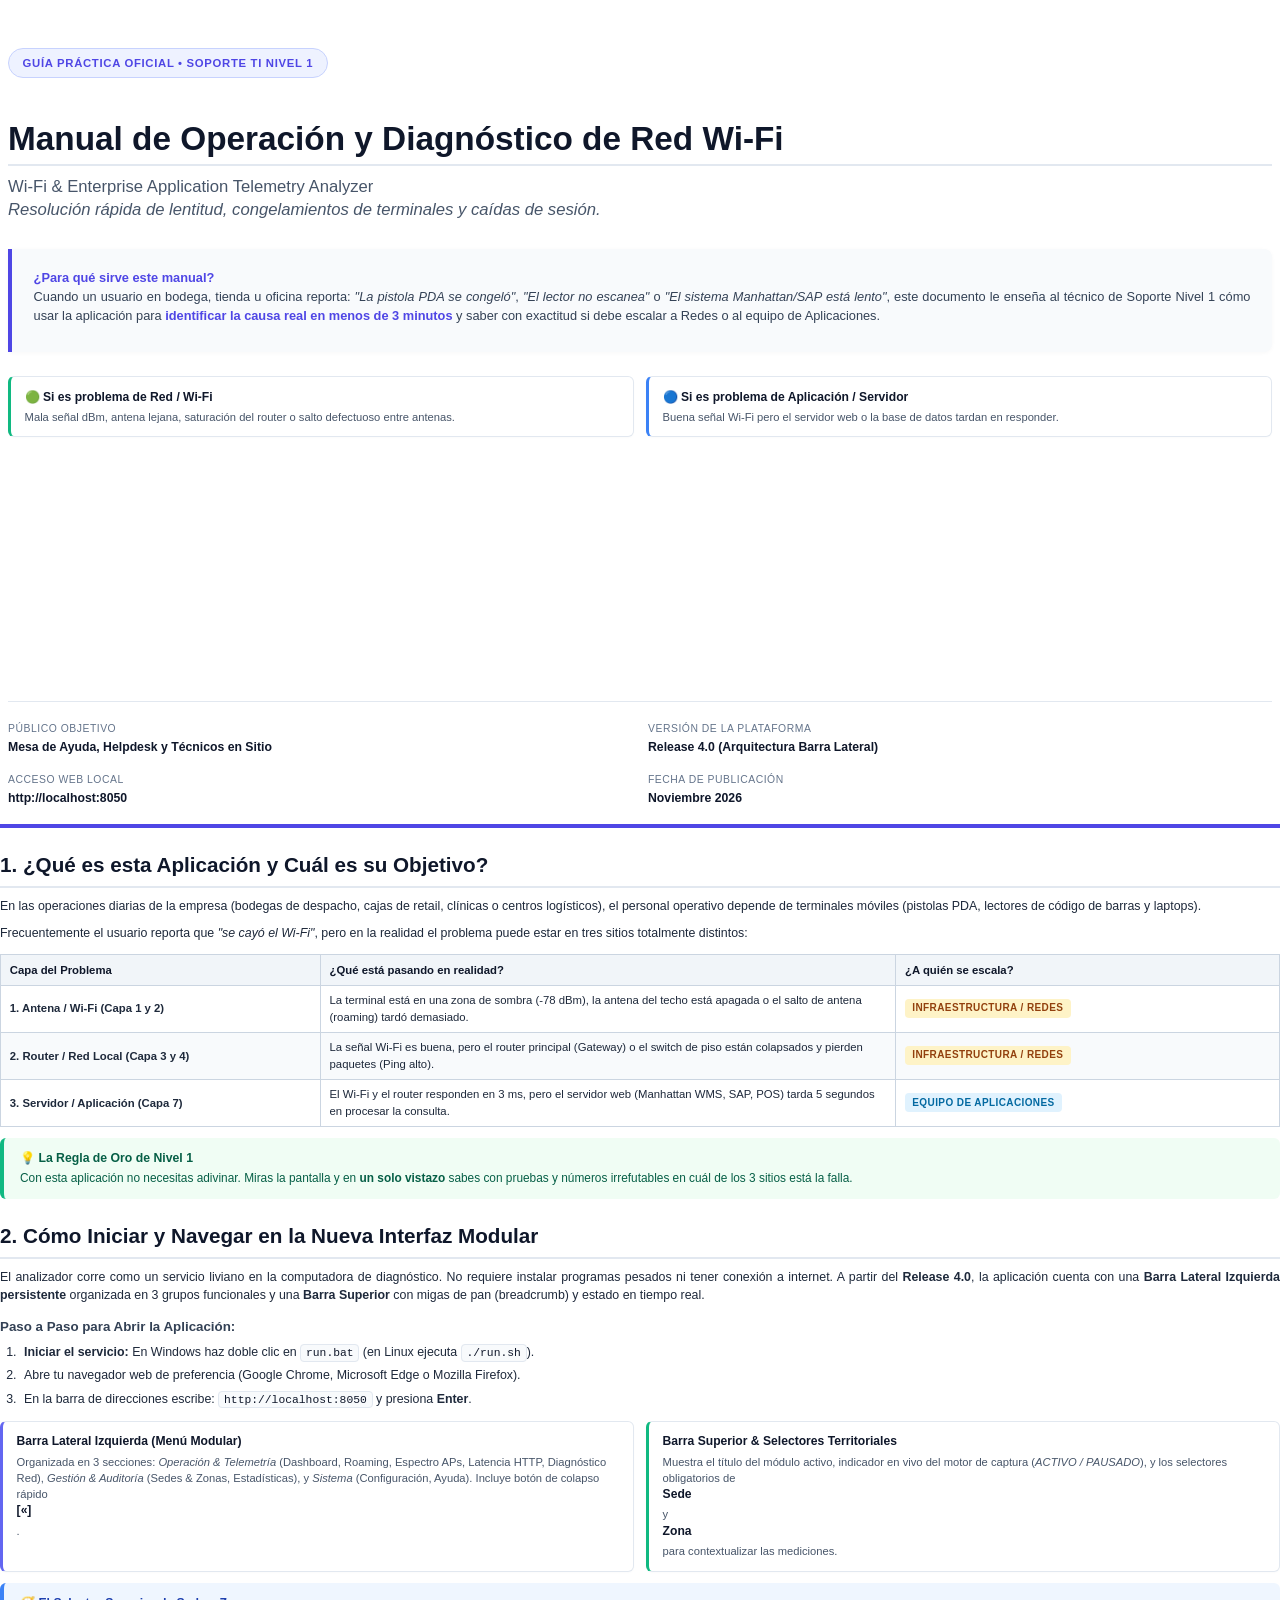
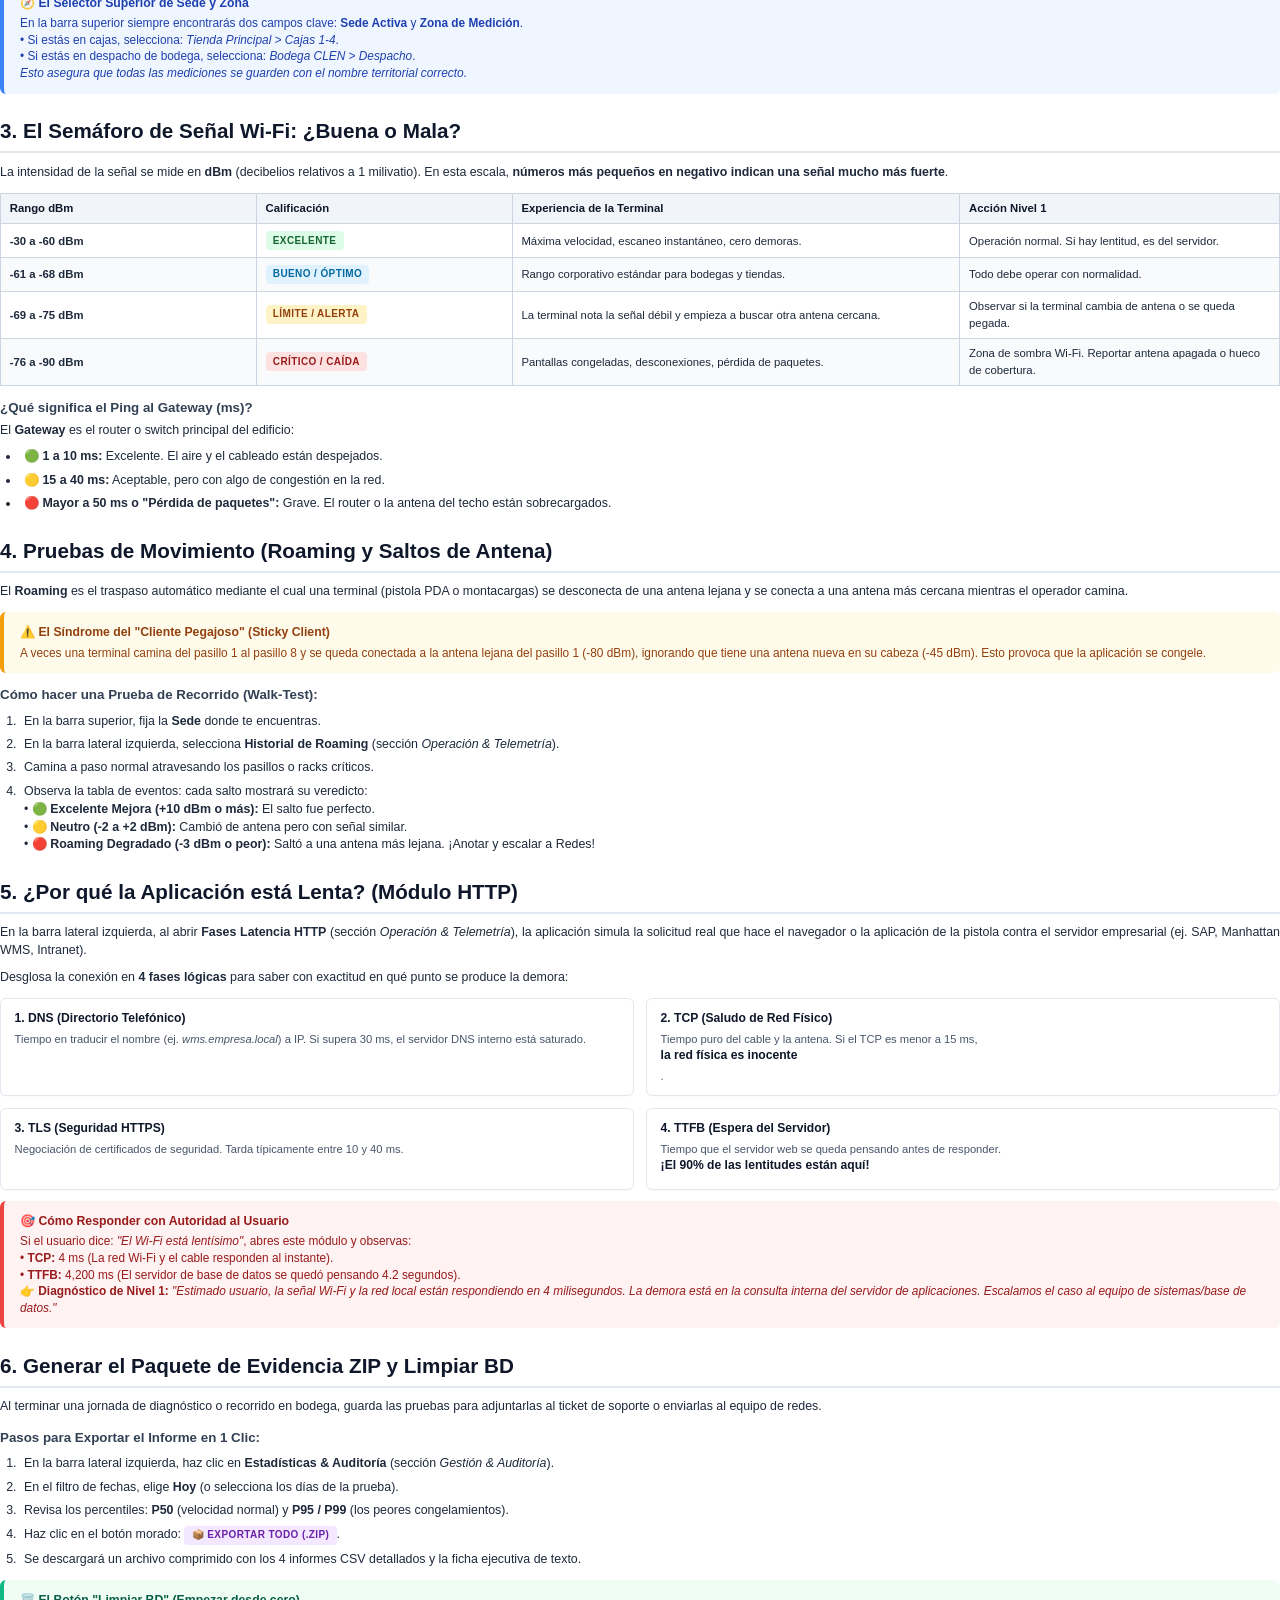
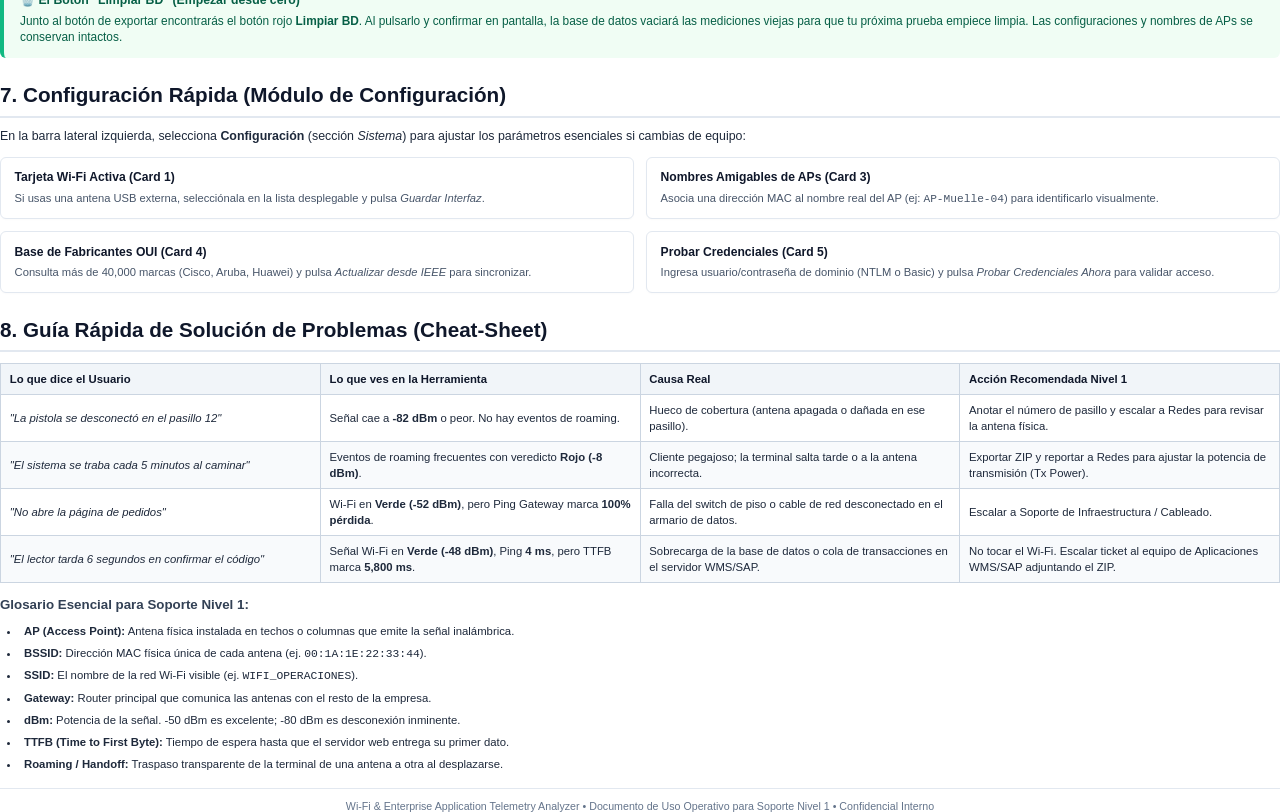
==== commit 218fa4e7: "docs: actualizar manuales oficiales, assets visuales y README para la barra lateral y arquitectura m" ====
--- a/docs/manual_soporte_nivel1.html
+++ b/docs/manual_soporte_nivel1.html
@@ -341,7 +341,7 @@
       </div>
       <div class="meta-item">
         <span>Versión de la Plataforma</span>
-        <strong>Release 3.9 (Edición Empresarial)</strong>
+        <strong>Release 4.0 (Arquitectura Barra Lateral)</strong>
       </div>
       <div class="meta-item">
         <span>Acceso Web Local</span>
@@ -349,7 +349,7 @@
       </div>
       <div class="meta-item">
         <span>Fecha de Publicación</span>
-        <strong>Octubre 2026</strong>
+        <strong>Noviembre 2026</strong>
       </div>
     </div>
   </div>
@@ -395,10 +395,10 @@
     Con esta aplicación no necesitas adivinar. Miras la pantalla y en <strong>un solo vistazo</strong> sabes con pruebas y números irrefutables en cuál de los 3 sitios está la falla.
   </div>
 
-  <h1>2. Cómo Iniciar y Conocer la Pantalla Principal</h1>
+  <h1>2. Cómo Iniciar y Navegar en la Nueva Interfaz Modular</h1>
   
   <p>
-    El analizador corre como un servicio liviano en la computadora de diagnóstico. No requiere instalar programas pesados ni tener conexión a internet.
+    El analizador corre como un servicio liviano en la computadora de diagnóstico. No requiere instalar programas pesados ni tener conexión a internet. A partir del <strong>Release 4.0</strong>, la aplicación cuenta con una <strong>Barra Lateral Izquierda persistente</strong> organizada en 3 grupos funcionales y una <strong>Barra Superior</strong> con migas de pan (breadcrumb) y estado en tiempo real.
   </p>
 
   <h3>Paso a Paso para Abrir la Aplicación:</h3>
@@ -407,6 +407,17 @@
     <li>Abre tu navegador web de preferencia (Google Chrome, Microsoft Edge o Mozilla Firefox).</li>
     <li>En la barra de direcciones escribe: <span class="code-snippet">http://localhost:8050</span> y presiona <strong>Enter</strong>.</li>
   </ol>
+
+  <div class="card-grid" style="margin-top: 0.5rem; margin-bottom: 0.5rem;">
+    <div class="mini-card" style="border-left: 3px solid #6366f1;">
+      <strong>Barra Lateral Izquierda (Menú Modular)</strong>
+      <p>Organizada en 3 secciones: <em>Operación &amp; Telemetría</em> (Dashboard, Roaming, Espectro APs, Latencia HTTP, Diagnóstico Red), <em>Gestión &amp; Auditoría</em> (Sedes &amp; Zonas, Estadísticas), y <em>Sistema</em> (Configuración, Ayuda). Incluye botón de colapso rápido <strong>[«]</strong>.</p>
+    </div>
+    <div class="mini-card" style="border-left: 3px solid #10b981;">
+      <strong>Barra Superior &amp; Selectores Territoriales</strong>
+      <p>Muestra el título del módulo activo, indicador en vivo del motor de captura (<em>ACTIVO / PAUSADO</em>), y los selectores obligatorios de <strong>Sede</strong> y <strong>Zona</strong> para contextualizar las mediciones.</p>
+    </div>
+  </div>
 
   <div class="callout callout-info">
     <div class="callout-title">🧭 El Selector Superior de Sede y Zona</div>
@@ -481,7 +492,7 @@
   <h3>Cómo hacer una Prueba de Recorrido (Walk-Test):</h3>
   <ol class="step-list">
     <li>En la barra superior, fija la <strong>Sede</strong> donde te encuentras.</li>
-    <li>Abre la pestaña <strong>Historial de Roaming</strong> (Pestaña 1).</li>
+    <li>En la barra lateral izquierda, selecciona <strong>Historial de Roaming</strong> (sección <em>Operación &amp; Telemetría</em>).</li>
     <li>Camina a paso normal atravesando los pasillos o racks críticos.</li>
     <li>Observa la tabla de eventos: cada salto mostrará su veredicto:
       <br>• 🟢 <strong>Excelente Mejora (+10 dBm o más):</strong> El salto fue perfecto.
@@ -492,9 +503,9 @@
 
   <!-- ==================== PÁGINA 4 ==================== -->
   <div class="page-break"></div>
-  <h1>5. ¿Por qué la Aplicación está Lenta? (Pestaña HTTP)</h1>
-  <p>
-    En la pestaña <strong>Fases de Latencia HTTP</strong> (Pestaña 3), la aplicación simula la solicitud real que hace el navegador o la aplicación de la pistola contra el servidor empresarial (ej. SAP, Manhattan WMS, Intranet).
+  <h1>5. ¿Por qué la Aplicación está Lenta? (Módulo HTTP)</h1>
+  <p>
+    En la barra lateral izquierda, al abrir <strong>Fases Latencia HTTP</strong> (sección <em>Operación &amp; Telemetría</em>), la aplicación simula la solicitud real que hace el navegador o la aplicación de la pistola contra el servidor empresarial (ej. SAP, Manhattan WMS, Intranet).
   </p>
   <p>
     Desglosa la conexión en <strong>4 fases lógicas</strong> para saber con exactitud en qué punto se produce la demora:
@@ -521,7 +532,7 @@
 
   <div class="callout callout-danger">
     <div class="callout-title">🎯 Cómo Responder con Autoridad al Usuario</div>
-    Si el usuario dice: <em>"El Wi-Fi está lentísimo"</em>, abres esta pestaña y observas:<br>
+    Si el usuario dice: <em>"El Wi-Fi está lentísimo"</em>, abres este módulo y observas:<br>
     • <strong>TCP:</strong> 4 ms (La red Wi-Fi y el cable responden al instante).<br>
     • <strong>TTFB:</strong> 4,200 ms (El servidor de base de datos se quedó pensando 4.2 segundos).<br>
     👉 <strong>Diagnóstico de Nivel 1:</strong> <em>"Estimado usuario, la señal Wi-Fi y la red local están respondiendo en 4 milisegundos. La demora está en la consulta interna del servidor de aplicaciones. Escalamos el caso al equipo de sistemas/base de datos."</em>
@@ -534,7 +545,7 @@
 
   <h3>Pasos para Exportar el Informe en 1 Clic:</h3>
   <ol class="step-list">
-    <li>Haz clic en la pestaña <strong>Estadísticas &amp; Auditoría</strong> (Pestaña 6).</li>
+    <li>En la barra lateral izquierda, haz clic en <strong>Estadísticas &amp; Auditoría</strong> (sección <em>Gestión &amp; Auditoría</em>).</li>
     <li>En el filtro de fechas, elige <strong>Hoy</strong> (o selecciona los días de la prueba).</li>
     <li>Revisa los percentiles: <strong>P50</strong> (velocidad normal) y <strong>P95 / P99</strong> (los peores congelamientos).</li>
     <li>Haz clic en el botón morado: <span class="badge badge-purple">📦 Exportar Todo (.ZIP)</span>.</li>
@@ -548,9 +559,9 @@
 
   <!-- ==================== PÁGINA 5 ==================== -->
   <div class="page-break"></div>
-  <h1>7. Configuración Rápida (Pestaña 7)</h1>
-  <p>
-    En la pestaña <strong>Configuración</strong> puedes ajustar los parámetros esenciales si cambias de equipo:
+  <h1>7. Configuración Rápida (Módulo de Configuración)</h1>
+  <p>
+    En la barra lateral izquierda, selecciona <strong>Configuración</strong> (sección <em>Sistema</em>) para ajustar los parámetros esenciales si cambias de equipo:
   </p>
 
   <div class="card-grid">
